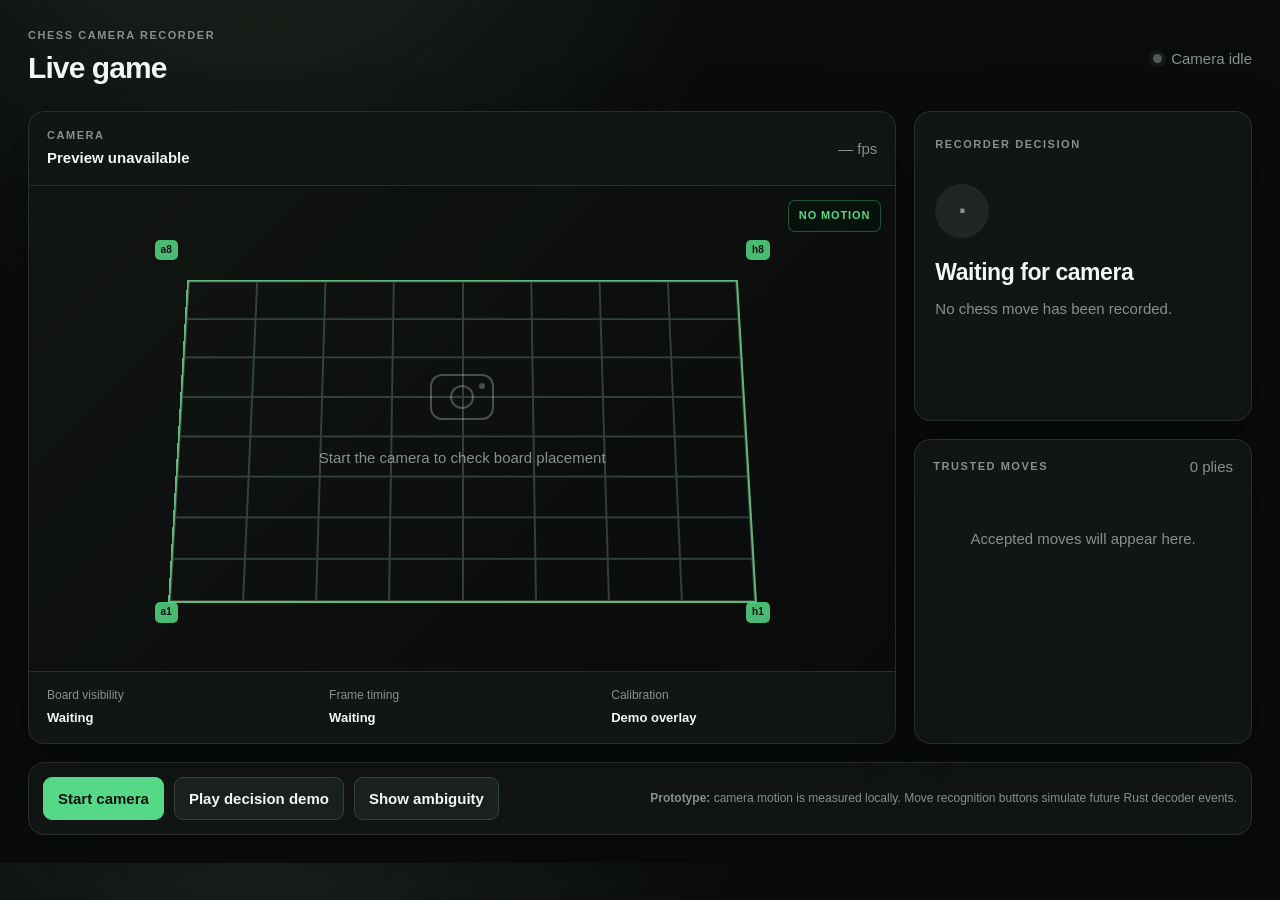
==== apps/recorder-ui-prototype/index.html @ be0bbff3 "Add live recorder UI prototype" ====
<!doctype html>
<html lang="en">
<head>
  <meta charset="utf-8">
  <meta name="viewport" content="width=device-width, initial-scale=1">
  <title>Chess Camera Recorder</title>
  <link rel="stylesheet" href="styles.css">
</head>
<body>
  <main class="shell">
    <header>
      <div>
        <p class="eyebrow">CHESS CAMERA RECORDER</p>
        <h1>Live game</h1>
      </div>
      <div class="capture-state"><span id="capture-dot"></span><span id="capture-label">Camera idle</span></div>
    </header>

    <section class="layout">
      <div class="camera-panel panel">
        <div class="panel-heading">
          <div>
            <span class="section-label">CAMERA</span>
            <strong id="camera-detail">Preview unavailable</strong>
          </div>
          <span id="fps">— fps</span>
        </div>

        <div class="viewport" id="viewport">
          <video id="video" autoplay muted playsinline></video>
          <div class="empty-camera" id="empty-camera">
            <div class="lens"></div>
            <p>Start the camera to check board placement</p>
          </div>
          <div class="board-overlay" id="board-overlay" aria-label="calibrated chessboard overlay"></div>
          <div class="motion-badge" id="motion-badge">NO MOTION</div>
          <div class="corner corner-a1">a1</div>
          <div class="corner corner-h1">h1</div>
          <div class="corner corner-a8">a8</div>
          <div class="corner corner-h8">h8</div>
        </div>

        <div class="health-row">
          <div><span>Board visibility</span><strong id="visibility">Waiting</strong></div>
          <div><span>Frame timing</span><strong id="timing">Waiting</strong></div>
          <div><span>Calibration</span><strong id="calibration">Demo overlay</strong></div>
        </div>
      </div>

      <aside class="side-column">
        <section class="decision panel" id="decision-card" data-state="idle">
          <span class="section-label">RECORDER DECISION</span>
          <div class="decision-icon" id="decision-icon">·</div>
          <h2 id="decision-title">Waiting for camera</h2>
          <p id="decision-copy">No chess move has been recorded.</p>
          <div class="candidate" id="candidate" hidden>
            <div><span>Detected</span><strong id="candidate-san">e4</strong></div>
            <div><span>Squares</span><strong id="candidate-squares">e2 → e4</strong></div>
          </div>
        </section>

        <section class="panel moves-panel">
          <div class="panel-heading">
            <span class="section-label">TRUSTED MOVES</span>
            <span id="move-count">0 plies</span>
          </div>
          <div class="empty-moves" id="empty-moves">Accepted moves will appear here.</div>
          <ol id="moves"></ol>
        </section>
      </aside>
    </section>

    <section class="controls panel">
      <div class="control-group">
        <button class="primary" id="camera-button">Start camera</button>
        <button id="demo-button">Play decision demo</button>
        <button id="review-button">Show ambiguity</button>
      </div>
      <p><strong>Prototype:</strong> camera motion is measured locally. Move recognition buttons simulate future Rust decoder events.</p>
    </section>
  </main>
  <canvas id="motion-canvas" width="64" height="36" hidden></canvas>
  <script src="app.js"></script>
</body>
</html>
---- apps/recorder-ui-prototype/styles.css ----
:root {
  color-scheme: dark;
  --bg: #0a0c0b;
  --panel: #121614;
  --line: #29302c;
  --muted: #879189;
  --text: #f3f6f2;
  --green: #55d987;
  --amber: #f4bd50;
  --red: #ff7369;
  --blue: #77a9ff;
}

* { box-sizing: border-box; }
[hidden] { display: none !important; }
body {
  margin: 0;
  min-width: 320px;
  background: radial-gradient(circle at 20% -20%, #1d2821 0, transparent 35%), var(--bg);
  color: var(--text);
  font: 15px/1.45 -apple-system, BlinkMacSystemFont, "Segoe UI", sans-serif;
}
.shell { width: min(1440px, 100%); margin: 0 auto; padding: 28px; }
header, .panel-heading, .health-row, .candidate, .controls, .control-group {
  display: flex; align-items: center; justify-content: space-between;
}
header { margin-bottom: 22px; }
h1 { margin: 2px 0 0; font-size: 30px; letter-spacing: -.03em; }
.eyebrow, .section-label { color: var(--muted); font-size: 11px; font-weight: 700; letter-spacing: .14em; }
.eyebrow { margin: 0; }
.capture-state { display: flex; align-items: center; gap: 9px; color: var(--muted); }
#capture-dot { width: 9px; height: 9px; border-radius: 50%; background: #525a55; box-shadow: 0 0 0 4px #525a5525; }
#capture-dot.live { background: var(--green); box-shadow: 0 0 0 4px #55d98725; }
.layout { display: grid; grid-template-columns: minmax(0, 1.8fr) minmax(300px, .7fr); gap: 18px; }
.panel { background: color-mix(in srgb, var(--panel) 94%, transparent); border: 1px solid var(--line); border-radius: 16px; box-shadow: 0 18px 60px #0004; }
.panel-heading { padding: 16px 18px; }
.panel-heading > div { display: grid; gap: 3px; }
.panel-heading > span:last-child, #move-count { color: var(--muted); font-variant-numeric: tabular-nums; }
.viewport { position: relative; overflow: hidden; aspect-ratio: 16 / 9; background: #080a09; border-block: 1px solid var(--line); }
video { width: 100%; height: 100%; object-fit: cover; transform: scaleX(-1); }
.empty-camera { position: absolute; inset: 0; display: grid; place-content: center; justify-items: center; gap: 12px; color: var(--muted); background: linear-gradient(135deg, #111512, #090b0a); }
.lens { width: 64px; height: 46px; border: 2px solid #465049; border-radius: 12px; position: relative; }
.lens::before { content: ""; position: absolute; width: 20px; height: 20px; border: 2px solid #465049; border-radius: 50%; inset: 0; margin: auto; }
.lens::after { content: ""; position: absolute; width: 6px; height: 6px; border-radius: 50%; background: #465049; right: 7px; top: 7px; }
.board-overlay { position: absolute; left: 16%; top: 14%; width: 68%; height: 72%; border: 2px solid #7be59b; opacity: .78; display: grid; grid-template-columns: repeat(8, 1fr); grid-template-rows: repeat(8, 1fr); transform: perspective(700px) rotateX(8deg); transform-origin: bottom; pointer-events: none; }
.square { border: .5px solid #c5ffd642; position: relative; }
.square.changed { background: #f4bd5040; box-shadow: inset 0 0 0 2px var(--amber); }
.square.changed::after { content: attr(data-name); position: absolute; inset: 0; display: grid; place-items: center; color: #fff; font-size: 12px; font-weight: 700; }
.corner { position: absolute; padding: 3px 6px; border-radius: 5px; color: #08100b; background: var(--green); font-size: 10px; font-weight: 800; opacity: .85; }
.corner-a8 { left: 14.5%; top: 11%; } .corner-h8 { right: 14.5%; top: 11%; }
.corner-a1 { left: 14.5%; bottom: 10%; } .corner-h1 { right: 14.5%; bottom: 10%; }
.motion-badge { position: absolute; top: 14px; right: 14px; padding: 7px 10px; border-radius: 7px; color: var(--green); background: #07130dcb; border: 1px solid #55d98755; font-size: 11px; font-weight: 800; letter-spacing: .08em; }
.motion-badge.moving { color: var(--amber); background: #1d1406d9; border-color: #f4bd5066; }
.health-row { padding: 15px 18px; gap: 16px; }
.health-row div { display: grid; flex: 1; gap: 4px; }
.health-row span { color: var(--muted); font-size: 12px; }
.health-row strong { font-size: 13px; }
.side-column { display: grid; grid-template-rows: auto 1fr; gap: 18px; }
.decision { padding: 20px; min-height: 310px; }
.decision-icon { display: grid; place-items: center; margin: 30px 0 18px; width: 54px; height: 54px; border-radius: 50%; background: #202622; color: var(--muted); font-size: 30px; font-weight: 800; }
.decision h2 { margin: 0 0 8px; font-size: 23px; letter-spacing: -.02em; }
.decision p { min-height: 44px; margin: 0; color: var(--muted); }
.decision[data-state="accepted"] .decision-icon { background: #55d98720; color: var(--green); }
.decision[data-state="review"] .decision-icon { background: #f4bd5020; color: var(--amber); }
.decision[data-state="moving"] .decision-icon { background: #77a9ff20; color: var(--blue); }
.candidate { margin-top: 22px; padding: 14px; border: 1px solid var(--line); border-radius: 10px; background: #090c0a; }
.candidate div { display: grid; gap: 2px; }
.candidate span { color: var(--muted); font-size: 11px; text-transform: uppercase; letter-spacing: .08em; }
.candidate div:last-child { text-align: right; }
.moves-panel { min-height: 250px; overflow: hidden; }
.empty-moves { padding: 34px 18px; color: var(--muted); text-align: center; }
#moves { list-style: none; margin: 0; padding: 0 18px 16px; }
#moves li { display: grid; grid-template-columns: 30px 1fr auto; gap: 10px; padding: 11px 0; border-top: 1px solid var(--line); }
#moves span { color: var(--muted); } #moves time { color: var(--muted); font-variant-numeric: tabular-nums; }
.controls { margin-top: 18px; padding: 14px; gap: 18px; }
.control-group { gap: 10px; justify-content: flex-start; }
button { appearance: none; border: 1px solid #38423b; background: #1a201c; color: var(--text); border-radius: 9px; padding: 10px 14px; font: inherit; font-weight: 650; cursor: pointer; }
button:hover { border-color: #68756c; } button.primary { color: #07110b; background: var(--green); border-color: var(--green); }
.controls p { margin: 0; color: var(--muted); font-size: 12px; text-align: right; }
@media (max-width: 860px) { .layout { grid-template-columns: 1fr; } .controls { align-items: stretch; flex-direction: column; } .controls p { text-align: left; } }
@media (max-width: 520px) { .shell { padding: 16px; } .health-row { align-items: flex-start; flex-direction: column; } .control-group { align-items: stretch; flex-direction: column; } }
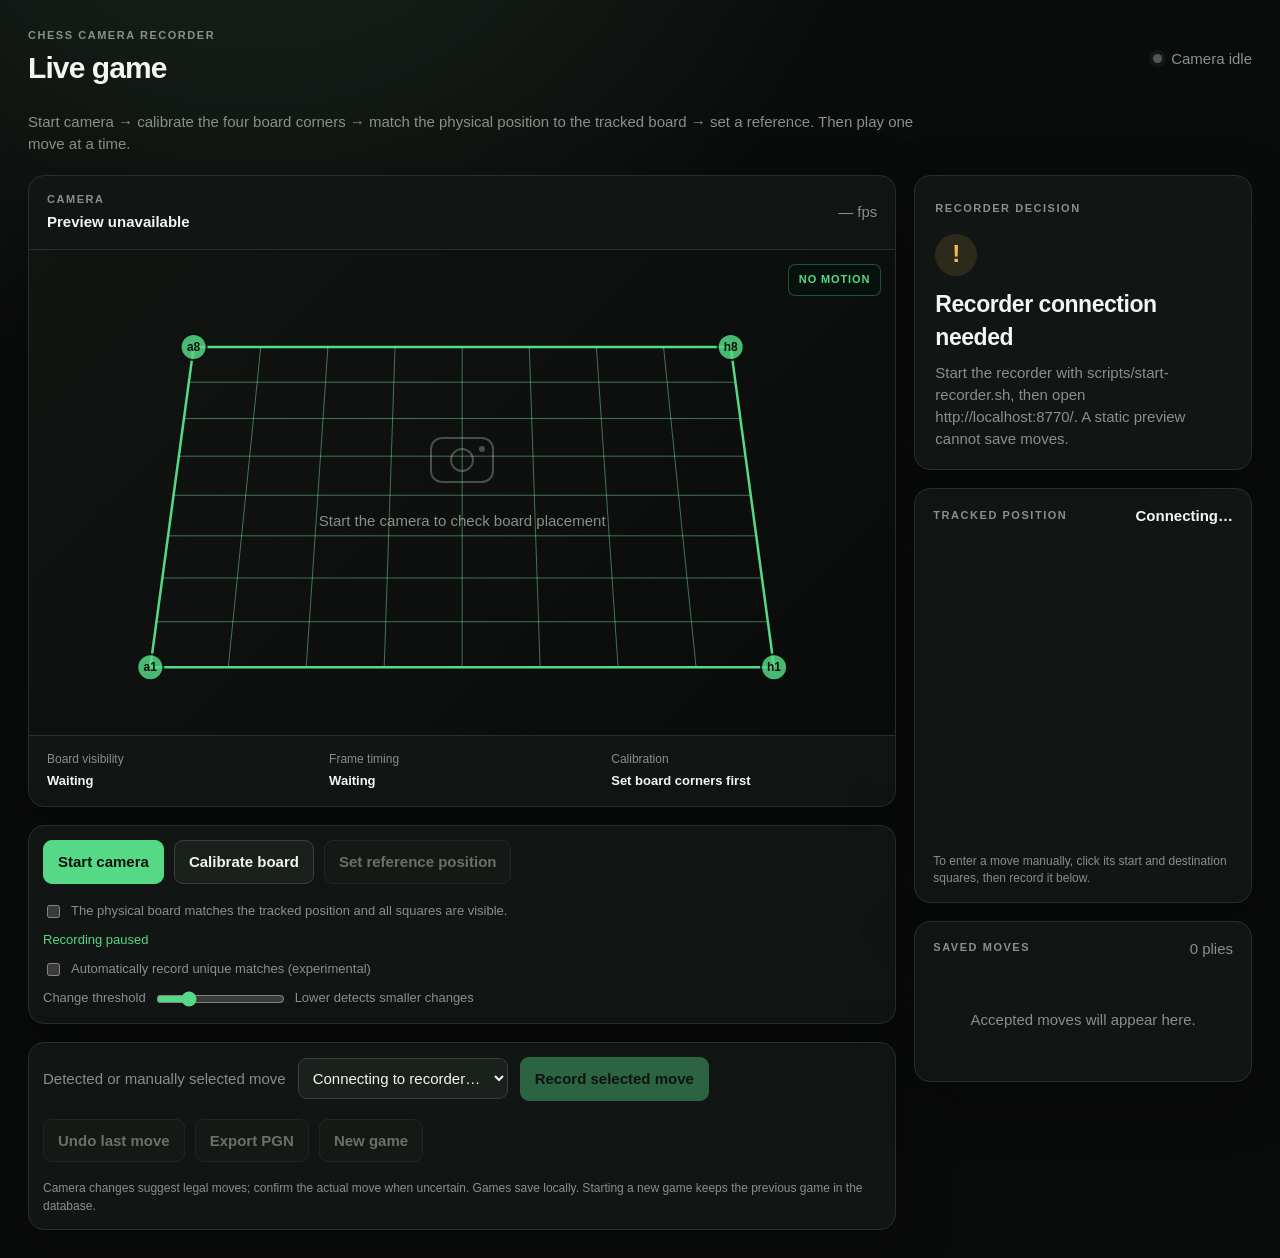
==== commit 7f660b2c: "board adaptation" ====
--- a/apps/recorder-ui-prototype/index.html
+++ b/apps/recorder-ui-prototype/index.html
@@ -16,7 +16,9 @@
       <div class="capture-state"><span id="capture-dot"></span><span id="capture-label">Camera idle</span></div>
     </header>
 
+    <p class="setup-guide">Start camera → calibrate the four board corners → match the physical position to the tracked board → set a reference. Then play one move at a time.</p>
     <section class="layout">
+      <div class="camera-column">
       <div class="camera-panel panel">
         <div class="panel-heading">
           <div>
@@ -32,23 +34,54 @@
             <div class="lens"></div>
             <p>Start the camera to check board placement</p>
           </div>
-          <div class="board-overlay" id="board-overlay" aria-label="calibrated chessboard overlay"></div>
+          <svg class="board-overlay" id="board-overlay" aria-label="calibrated chessboard overlay">
+            <g id="square-fills"></g>
+            <g id="grid-lines"></g>
+            <g id="corner-handles"></g>
+          </svg>
           <div class="motion-badge" id="motion-badge">NO MOTION</div>
-          <div class="corner corner-a1">a1</div>
-          <div class="corner corner-h1">h1</div>
-          <div class="corner corner-a8">a8</div>
-          <div class="corner corner-h8">h8</div>
+          <div class="calibration-help" id="calibration-help" hidden>
+            Drag each labeled point onto the matching outer board corner.
+          </div>
         </div>
 
         <div class="health-row">
           <div><span>Board visibility</span><strong id="visibility">Waiting</strong></div>
           <div><span>Frame timing</span><strong id="timing">Waiting</strong></div>
-          <div><span>Calibration</span><strong id="calibration">Demo overlay</strong></div>
+          <div><span>Calibration</span><strong id="calibration">Set board corners first</strong></div>
         </div>
       </div>
 
+    <section class="controls panel">
+      <div class="control-group">
+        <button class="primary" id="camera-button">Start camera</button>
+        <button id="calibrate-button">Calibrate board</button>
+        <button id="reset-calibration-button" hidden>Reset corners</button>
+        <button id="reference-button" disabled>Set reference position</button>
+      </div>
+      <div class="recording-setup">
+        <label><input type="checkbox" id="position-confirm"> The physical board matches the tracked position and all squares are visible.</label>
+        <span id="recording-label">Recording paused</span>
+        <label><input type="checkbox" id="auto-record"> Automatically record unique matches (experimental)</label>
+        <label for="sensitivity">Change threshold <input id="sensitivity" type="range" min="6" max="24" value="10"> <span>Lower detects smaller changes</span></label>
+      </div>
+    </section>
+    <section class="controls panel review-controls" aria-label="Move review">
+      <div class="manual-entry">
+        <label for="manual-move">Detected or manually selected move</label>
+        <select id="manual-move"><option value="">Connecting to recorder…</option></select>
+        <button class="primary" id="record-button" disabled>Record selected move</button>
+      </div>
+      <div class="control-group">
+        <button id="undo-button" disabled>Undo last move</button>
+        <button id="export-button" disabled>Export PGN</button>
+        <button id="new-game-button" disabled>New game</button>
+      </div>
+      <p>Camera changes suggest legal moves; confirm the actual move when uncertain. Games save locally. Starting a new game keeps the previous game in the database.</p>
+    </section>
+      </div>
       <aside class="side-column">
-        <section class="decision panel" id="decision-card" data-state="idle">
+        <section class="decision panel" id="decision-card" data-state="idle" aria-live="polite">
           <span class="section-label">RECORDER DECISION</span>
           <div class="decision-icon" id="decision-icon">·</div>
           <h2 id="decision-title">Waiting for camera</h2>
@@ -59,9 +92,15 @@
           </div>
         </section>
 
+        <section class="panel position-panel">
+          <div class="panel-heading"><span class="section-label">TRACKED POSITION</span><strong id="turn">Connecting…</strong></div>
+          <div id="tracked-board" class="tracked-board" aria-label="Tracked chess position"></div>
+          <p id="game-status"></p>
+          <p class="board-hint">To enter a move manually, click its start and destination squares, then record it below.</p>
+        </section>
         <section class="panel moves-panel">
           <div class="panel-heading">
-            <span class="section-label">TRUSTED MOVES</span>
+            <span class="section-label">SAVED MOVES</span>
             <span id="move-count">0 plies</span>
           </div>
           <div class="empty-moves" id="empty-moves">Accepted moves will appear here.</div>
@@ -70,16 +109,9 @@
       </aside>
     </section>
 
-    <section class="controls panel">
-      <div class="control-group">
-        <button class="primary" id="camera-button">Start camera</button>
-        <button id="demo-button">Play decision demo</button>
-        <button id="review-button">Show ambiguity</button>
-      </div>
-      <p><strong>Prototype:</strong> camera motion is measured locally. Move recognition buttons simulate future Rust decoder events.</p>
-    </section>
   </main>
-  <canvas id="motion-canvas" width="64" height="36" hidden></canvas>
+  <canvas id="motion-canvas" width="640" height="360" hidden></canvas>
+  <script src="recorder.js"></script>
   <script src="app.js"></script>
 </body>
 </html>
--- a/apps/recorder-ui-prototype/styles.css
+++ b/apps/recorder-ui-prototype/styles.css
@@ -37,18 +37,24 @@
 .panel-heading > div { display: grid; gap: 3px; }
 .panel-heading > span:last-child, #move-count { color: var(--muted); font-variant-numeric: tabular-nums; }
 .viewport { position: relative; overflow: hidden; aspect-ratio: 16 / 9; background: #080a09; border-block: 1px solid var(--line); }
-video { width: 100%; height: 100%; object-fit: cover; transform: scaleX(-1); }
+video { width: 100%; height: 100%; object-fit: contain; }
 .empty-camera { position: absolute; inset: 0; display: grid; place-content: center; justify-items: center; gap: 12px; color: var(--muted); background: linear-gradient(135deg, #111512, #090b0a); }
 .lens { width: 64px; height: 46px; border: 2px solid #465049; border-radius: 12px; position: relative; }
 .lens::before { content: ""; position: absolute; width: 20px; height: 20px; border: 2px solid #465049; border-radius: 50%; inset: 0; margin: auto; }
 .lens::after { content: ""; position: absolute; width: 6px; height: 6px; border-radius: 50%; background: #465049; right: 7px; top: 7px; }
-.board-overlay { position: absolute; left: 16%; top: 14%; width: 68%; height: 72%; border: 2px solid #7be59b; opacity: .78; display: grid; grid-template-columns: repeat(8, 1fr); grid-template-rows: repeat(8, 1fr); transform: perspective(700px) rotateX(8deg); transform-origin: bottom; pointer-events: none; }
-.square { border: .5px solid #c5ffd642; position: relative; }
-.square.changed { background: #f4bd5040; box-shadow: inset 0 0 0 2px var(--amber); }
-.square.changed::after { content: attr(data-name); position: absolute; inset: 0; display: grid; place-items: center; color: #fff; font-size: 12px; font-weight: 700; }
-.corner { position: absolute; padding: 3px 6px; border-radius: 5px; color: #08100b; background: var(--green); font-size: 10px; font-weight: 800; opacity: .85; }
-.corner-a8 { left: 14.5%; top: 11%; } .corner-h8 { right: 14.5%; top: 11%; }
-.corner-a1 { left: 14.5%; bottom: 10%; } .corner-h1 { right: 14.5%; bottom: 10%; }
+.board-overlay { position: absolute; inset: 0; width: 100%; height: 100%; overflow: visible; }
+.grid-line { fill: none; stroke: #9dffb966; stroke-width: 1; vector-effect: non-scaling-stroke; }
+.board-boundary { stroke: var(--green); stroke-width: 2.5; }
+.square-fill { fill: transparent; stroke: none; }
+.square-fill.changed { fill: #f4bd5044; stroke: var(--amber); stroke-width: 2; vector-effect: non-scaling-stroke; }
+.corner-handle { cursor: grab; touch-action: none; }
+.corner-handle circle { fill: var(--green); stroke: #07110b; stroke-width: 2; vector-effect: non-scaling-stroke; }
+.corner-handle text { fill: #07110b; font-size: 12px; font-weight: 850; text-anchor: middle; dominant-baseline: central; pointer-events: none; }
+.board-overlay:not(.editing) .corner-handle circle { r: 13; opacity: .84; }
+.board-overlay.editing .corner-handle circle { r: 19; stroke: white; stroke-width: 3; }
+.board-overlay.invalid .grid-line { stroke: #ff736988; }
+.board-overlay.invalid .corner-handle circle { fill: var(--red); }
+.calibration-help { position: absolute; left: 50%; bottom: 18px; transform: translateX(-50%); padding: 9px 13px; border-radius: 8px; color: #fff; background: #07100deb; border: 1px solid #55d98766; font-size: 12px; white-space: nowrap; }
 .motion-badge { position: absolute; top: 14px; right: 14px; padding: 7px 10px; border-radius: 7px; color: var(--green); background: #07130dcb; border: 1px solid #55d98755; font-size: 11px; font-weight: 800; letter-spacing: .08em; }
 .motion-badge.moving { color: var(--amber); background: #1d1406d9; border-color: #f4bd5066; }
 .health-row { padding: 15px 18px; gap: 16px; }
@@ -79,3 +85,36 @@
 .controls p { margin: 0; color: var(--muted); font-size: 12px; text-align: right; }
 @media (max-width: 860px) { .layout { grid-template-columns: 1fr; } .controls { align-items: stretch; flex-direction: column; } .controls p { text-align: left; } }
 @media (max-width: 520px) { .shell { padding: 16px; } .health-row { align-items: flex-start; flex-direction: column; } .control-group { align-items: stretch; flex-direction: column; } }
+
+.setup-guide { color: var(--muted); margin: 0 0 20px; max-width: 900px; }
+.side-column { grid-template-rows: auto auto auto; }
+.controls { align-items: stretch; flex-direction: column; }
+.control-group { flex-wrap: wrap; }
+.controls p { text-align: left; }
+button:disabled { opacity: .4; cursor: not-allowed; }
+.recording-setup { display: grid; gap: 10px; color: var(--muted); font-size: 13px; }
+.recording-setup label { display: flex; align-items: center; gap: 8px; flex-wrap: wrap; }
+.recording-setup input { accent-color: var(--green); }
+#recording-label { color: var(--green); }
+.manual-entry { display: flex; gap: 12px; align-items: center; flex-wrap: wrap; }
+.manual-entry label { color: var(--muted); }
+select { color: var(--text); background: #1a201c; border: 1px solid #38423b; border-radius: 9px; padding: 10px; font: inherit; max-width: 100%; }
+.position-panel { padding-bottom: 14px; }
+.tracked-board { display: grid; grid-template-columns: repeat(8, 1fr); aspect-ratio: 1; margin: 0 18px; }
+.chess-square { border: 0; border-radius: 0; padding: 0; position: relative; font-size: clamp(20px, 3vw, 36px); font-family: "Arial Unicode MS", "Apple Symbols", sans-serif; font-weight: normal; }
+.chess-square.light { background: #d5dfd0; color: #121614; }
+.chess-square.dark { background: #63836c; color: #121614; }
+.chess-square.selected { outline: 3px solid var(--amber); outline-offset: -3px; }
+.chess-square small { position: absolute; bottom: 1px; left: 2px; font: 9px -apple-system, sans-serif; }
+.board-hint, #game-status { padding: 0 18px; color: var(--muted); font-size: 12px; margin: 10px 0 0; }
+#moves { max-height: 260px; overflow-y: auto; }
+#moves small { color: var(--muted); }
+@media (max-width: 860px) { .tracked-board { max-width: 340px; } .chess-square { font-size: 30px; } }
+@media (max-width: 520px) { .calibration-help { white-space: normal; width: 90%; text-align: center; bottom: 8px; } .manual-entry { align-items: stretch; flex-direction: column; } }
+
+.layout { align-items: start; }
+.decision { min-height: 240px; }
+.decision-icon { margin: 16px 0 12px; width: 42px; height: 42px; font-size: 24px; }
+.moves-panel { min-height: 150px; }
+.tracked-board { grid-template-rows: repeat(8, minmax(0, 1fr)); }
+.chess-square { display: grid; place-items: center; min-height: 0; line-height: 1; }
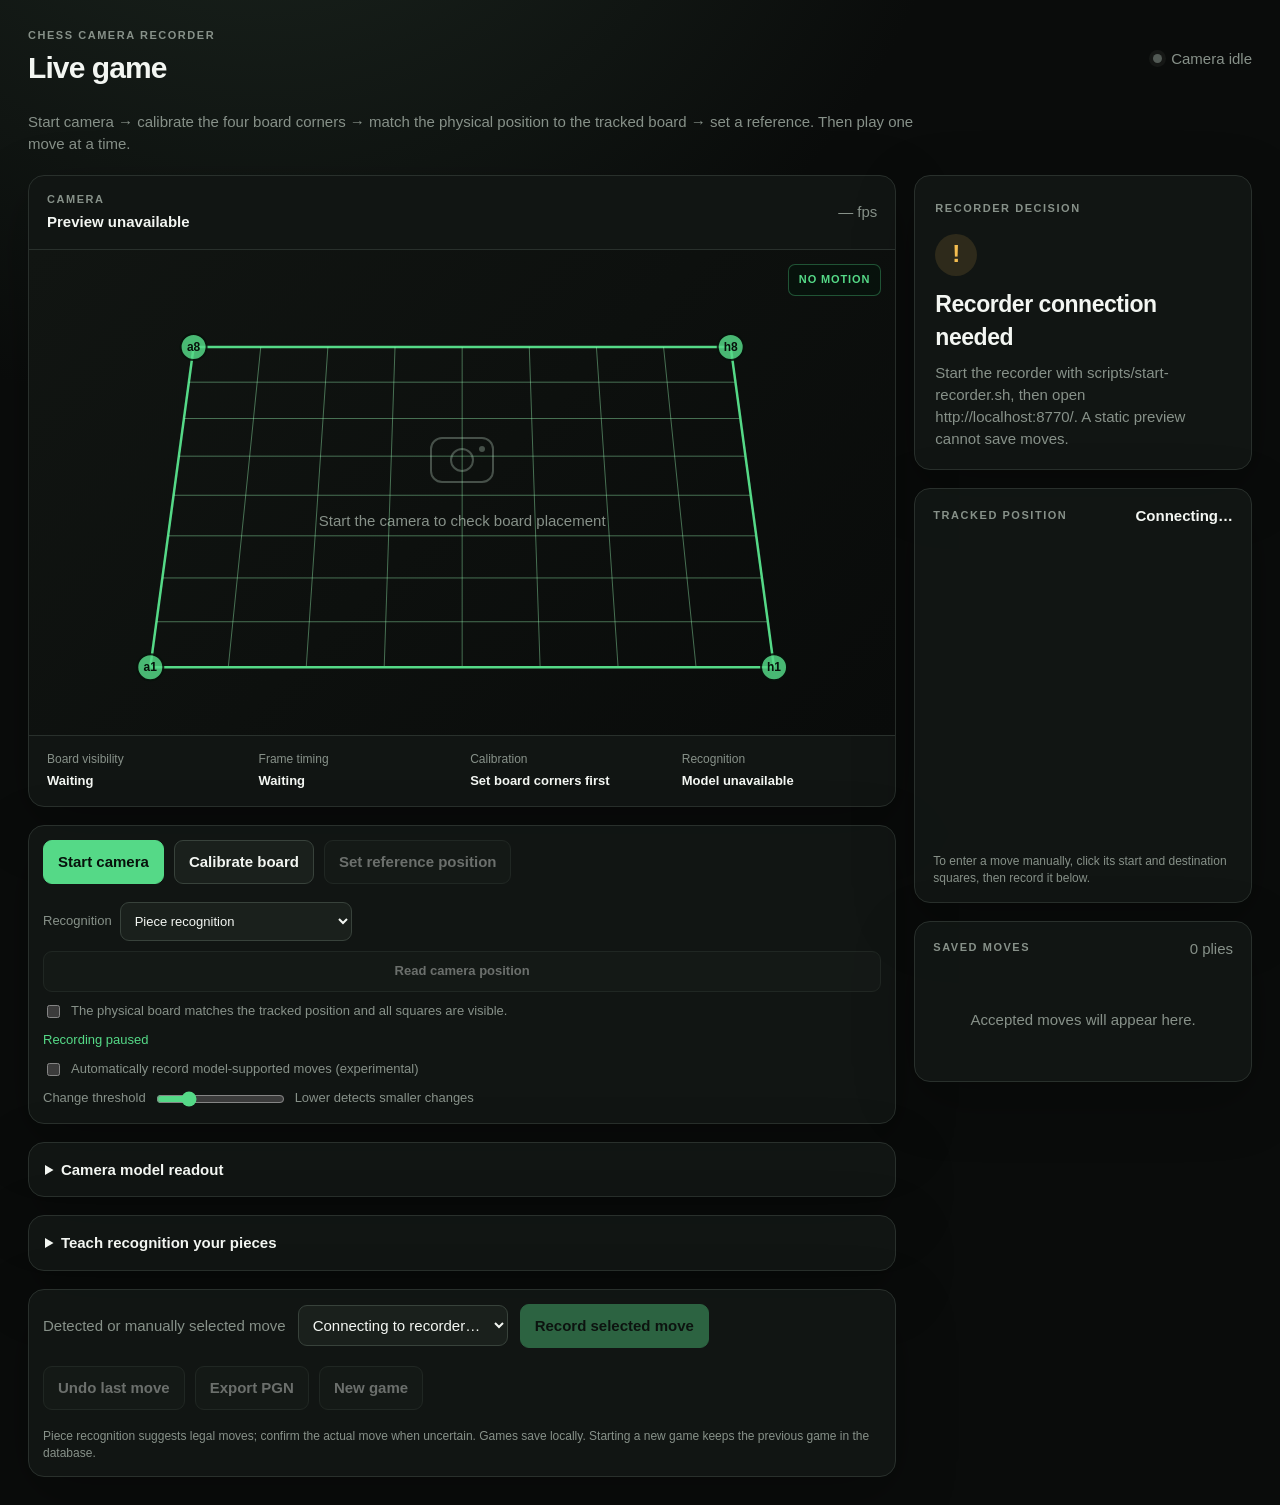
==== commit 74b85122: "Add local neural piece recognition and adaptation" ====
--- a/apps/recorder-ui-prototype/index.html
+++ b/apps/recorder-ui-prototype/index.html
@@ -49,6 +49,7 @@
           <div><span>Board visibility</span><strong id="visibility">Waiting</strong></div>
           <div><span>Frame timing</span><strong id="timing">Waiting</strong></div>
           <div><span>Calibration</span><strong id="calibration">Set board corners first</strong></div>
+          <div><span>Recognition</span><strong id="model-status">Loading piece model…</strong></div>
         </div>
       </div>
 
@@ -60,12 +61,38 @@
         <button id="reference-button" disabled>Set reference position</button>
       </div>
       <div class="recording-setup">
+        <label for="recognition-mode">Recognition <select id="recognition-mode"><option value="model">Piece recognition</option><option value="changes">Square changes · manual review</option></select></label>
+        <button id="read-board-button" disabled>Read camera position</button>
         <label><input type="checkbox" id="position-confirm"> The physical board matches the tracked position and all squares are visible.</label>
         <span id="recording-label">Recording paused</span>
-        <label><input type="checkbox" id="auto-record"> Automatically record unique matches (experimental)</label>
+        <label><input type="checkbox" id="auto-record"> Automatically record model-supported moves (experimental)</label>
         <label for="sensitivity">Change threshold <input id="sensitivity" type="range" min="6" max="24" value="10"> <span>Lower detects smaller changes</span></label>
       </div>
     </section>
+    <details class="panel camera-readout" id="camera-readout">
+      <summary>Camera model readout</summary>
+      <p id="model-detail">Read the camera position to inspect what the model sees.</p>
+      <div id="recognized-board" class="tracked-board" aria-label="Position recognized by the camera"></div>
+      <p>Click a square to inspect the images sent to the model. Neighboring pieces or a clipped piece in the crop can explain an incorrect identity.</p>
+      <div class="crop-inspector" id="crop-inspector" hidden>
+        <div><span>Square footprint</span><canvas id="occupancy-crop" width="100" height="100"></canvas></div>
+        <div><span>Piece crop</span><canvas id="piece-crop" width="100" height="200"></canvas></div>
+        <p id="crop-detail"></p>
+      </div>
+    </details>
+    <details class="panel camera-readout" id="personal-setup">
+      <summary>Teach recognition your pieces</summary>
+      <p>Keep the camera fixed. Match the physical board to the tracked position, clear your hands, then save an example. Record a move manually and save another. Use at least three different positions with every piece type visible.</p>
+      <label><input type="checkbox" id="sample-confirm"> I checked that the physical position matches the tracked board and the pieces are unobstructed.</label>
+      <div class="control-group personal-actions">
+        <button id="sample-button" disabled>Save position example</button>
+        <button id="train-button" disabled>Train personal recognition</button>
+        <button id="clear-personal-button" disabled>Clear examples</button>
+      </div>
+      <label><input type="checkbox" id="personal-enabled" disabled> Use personal recognition · review each move</label>
+      <p id="personal-detail" aria-live="polite">Examples stay in this browser. Camera photos are not saved.</p>
+      <p id="personal-validation"></p>
+    </details>
     <section class="controls panel review-controls" aria-label="Move review">
       <div class="manual-entry">
         <label for="manual-move">Detected or manually selected move</label>
@@ -77,7 +104,7 @@
         <button id="export-button" disabled>Export PGN</button>
         <button id="new-game-button" disabled>New game</button>
       </div>
-      <p>Camera changes suggest legal moves; confirm the actual move when uncertain. Games save locally. Starting a new game keeps the previous game in the database.</p>
+      <p>Piece recognition suggests legal moves; confirm the actual move when uncertain. Games save locally. Starting a new game keeps the previous game in the database.</p>
     </section>
       </div>
       <aside class="side-column">
@@ -112,6 +139,9 @@
   </main>
   <canvas id="motion-canvas" width="640" height="360" hidden></canvas>
   <script src="recorder.js"></script>
+  <script src="vision-core.js"></script>
+  <script src="vision-client.js"></script>
+  <script src="vision-store.js"></script>
   <script src="app.js"></script>
 </body>
 </html>
--- a/apps/recorder-ui-prototype/styles.css
+++ b/apps/recorder-ui-prototype/styles.css
@@ -118,3 +118,20 @@
 .moves-panel { min-height: 150px; }
 .tracked-board { grid-template-rows: repeat(8, minmax(0, 1fr)); }
 .chess-square { display: grid; place-items: center; min-height: 0; line-height: 1; }
+
+.camera-readout { margin-top: 18px; padding: 16px; }
+.camera-readout summary { cursor: pointer; font-weight: 650; }
+#model-detail { color: var(--muted); font-size: 13px; }
+#recognized-board { max-width: 340px; margin: 12px 0 0; }
+#recognized-board:empty { display: none; }
+.chess-square.uncertain { outline: 3px solid var(--amber); outline-offset: -3px; }
+.health-row { flex-wrap: wrap; }
+.health-row div { min-width: 120px; }
+.crop-inspector { display: flex; flex-wrap: wrap; align-items: flex-start; gap: 20px; margin: 14px 0; }
+.crop-inspector > div { display: grid; gap: 8px; color: var(--muted); }
+.crop-inspector canvas { width: 100px; background: #000; border: 1px solid var(--line); image-rendering: auto; }
+.crop-inspector p { flex: 1; min-width: 160px; }
+.personal-actions { flex-wrap: wrap; margin: 14px 0; }
+#personal-setup > label { display: block; margin-block: 12px; }
+#personal-validation { color: var(--amber); }
+#recognized-board button { padding: 0; border: none; border-radius: 0; font-weight: 400; }
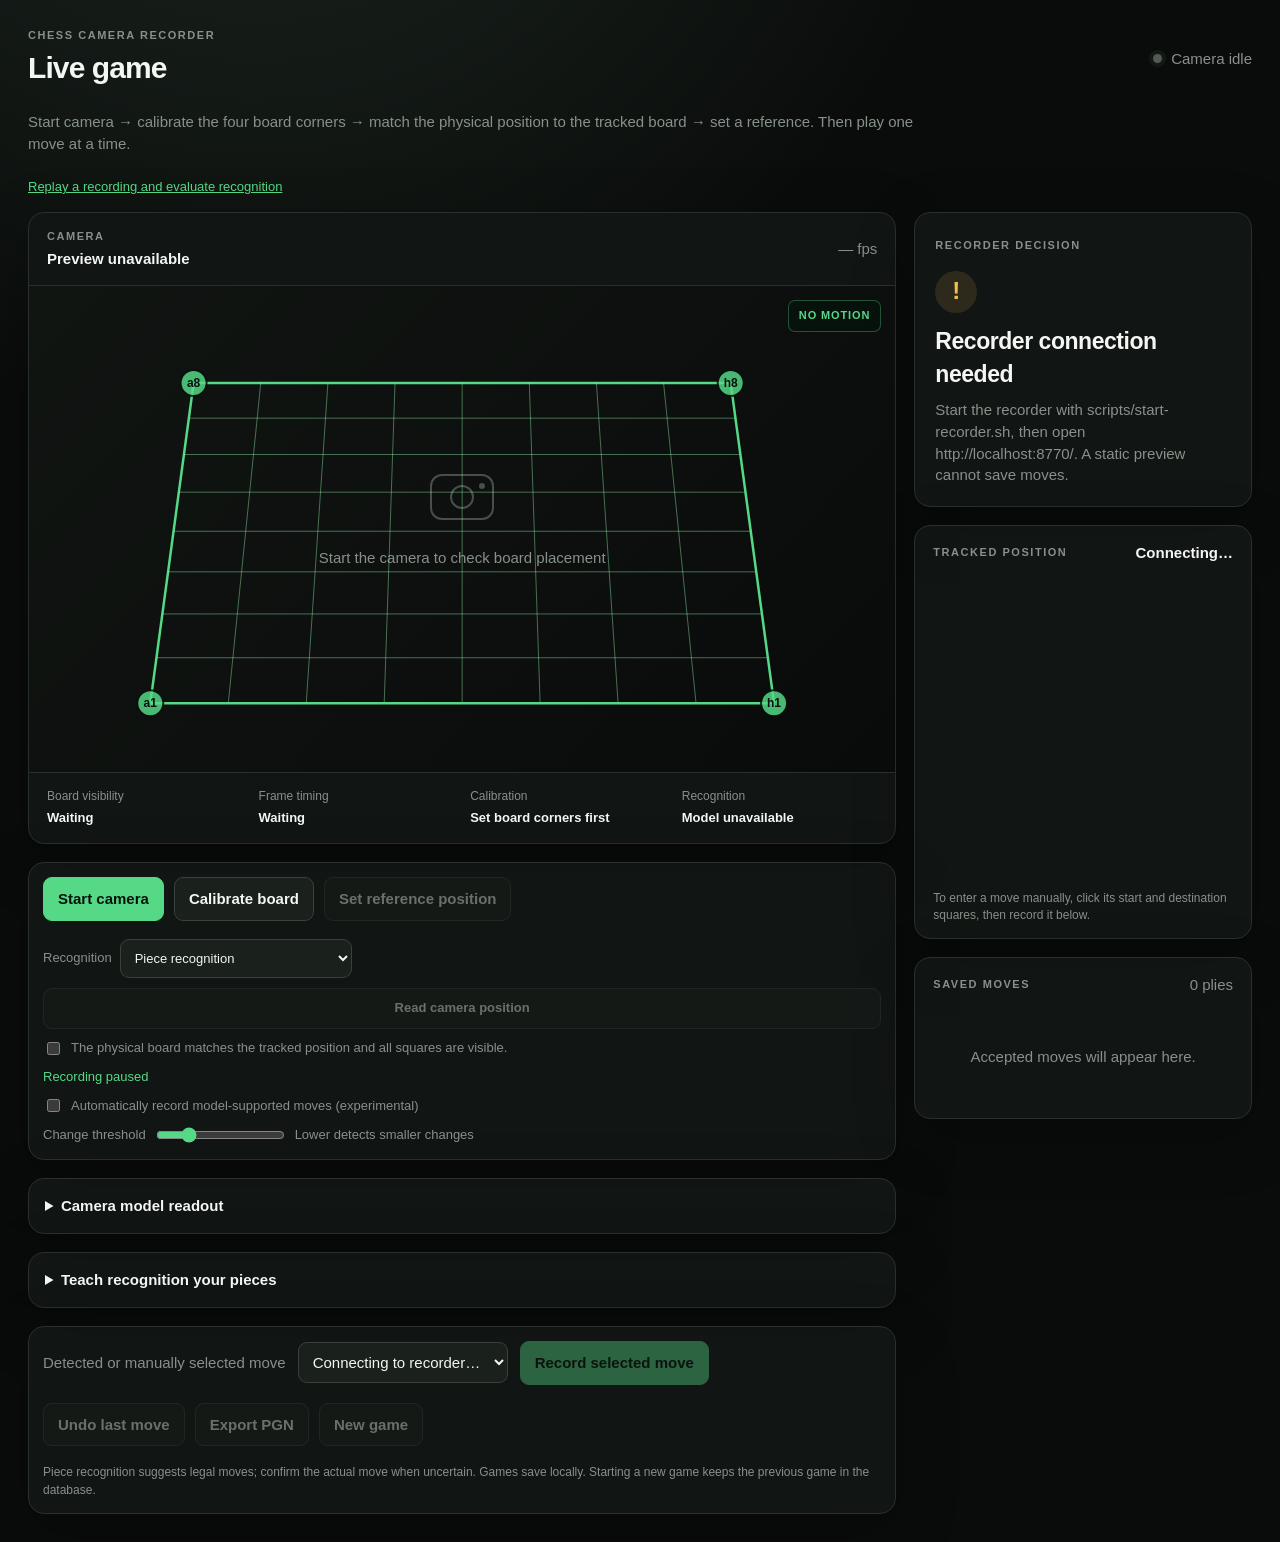
==== commit 4ed93cb5: "2nd window" ====
--- a/apps/recorder-ui-prototype/index.html
+++ b/apps/recorder-ui-prototype/index.html
@@ -17,6 +17,7 @@
     </header>
 
     <p class="setup-guide">Start camera → calibrate the four board corners → match the physical position to the tracked board → set a reference. Then play one move at a time.</p>
+    <p class="evaluation-link"><a href="/evaluation.html">Replay a recording and evaluate recognition</a></p>
     <section class="layout">
       <div class="camera-column">
       <div class="camera-panel panel">
--- a/apps/recorder-ui-prototype/styles.css
+++ b/apps/recorder-ui-prototype/styles.css
@@ -10,6 +10,7 @@
   --red: #ff7369;
   --blue: #77a9ff;
 }
+.evaluation-link a { color: var(--green); font-size: 13px; }
 
 * { box-sizing: border-box; }
 [hidden] { display: none !important; }
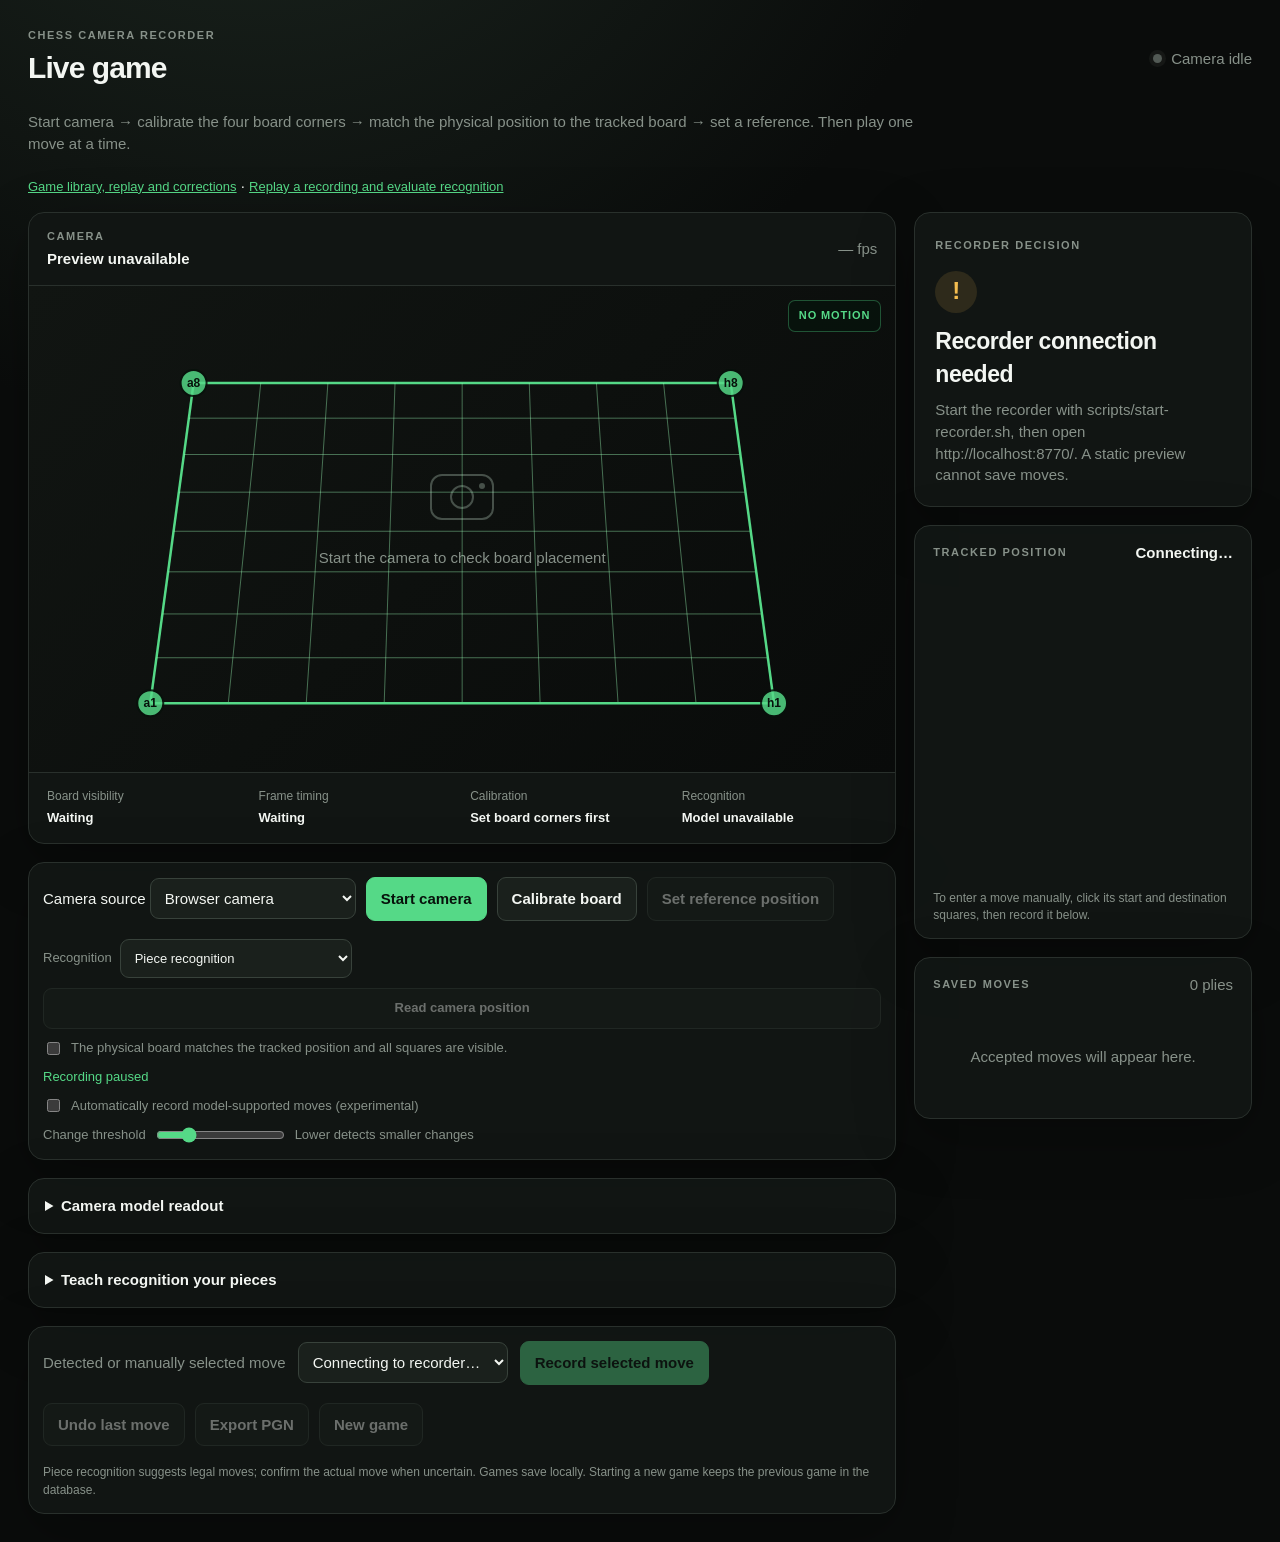
==== commit 2d136c7e: "fill the gaps" ====
--- a/apps/recorder-ui-prototype/index.html
+++ b/apps/recorder-ui-prototype/index.html
@@ -17,7 +17,7 @@
     </header>
 
     <p class="setup-guide">Start camera → calibrate the four board corners → match the physical position to the tracked board → set a reference. Then play one move at a time.</p>
-    <p class="evaluation-link"><a href="/evaluation.html">Replay a recording and evaluate recognition</a></p>
+    <p class="evaluation-link"><a href="/library.html">Game library, replay and corrections</a> · <a href="/evaluation.html">Replay a recording and evaluate recognition</a></p>
     <section class="layout">
       <div class="camera-column">
       <div class="camera-panel panel">
@@ -30,7 +30,7 @@
         </div>
 
         <div class="viewport" id="viewport">
-          <video id="video" autoplay muted playsinline></video>
+          <video id="video" autoplay muted playsinline></video><img id="native-preview" alt="Native camera preview" hidden>
           <div class="empty-camera" id="empty-camera">
             <div class="lens"></div>
             <p>Start the camera to check board placement</p>
@@ -56,6 +56,7 @@
 
     <section class="controls panel">
       <div class="control-group">
+        <label>Camera source <select id="camera-source"><option value="browser">Browser camera</option><option value="native">Native MacBook camera</option></select></label>
         <button class="primary" id="camera-button">Start camera</button>
         <button id="calibrate-button">Calibrate board</button>
         <button id="reset-calibration-button" hidden>Reset corners</button>
--- a/apps/recorder-ui-prototype/styles.css
+++ b/apps/recorder-ui-prototype/styles.css
@@ -136,3 +136,8 @@
 #personal-setup > label { display: block; margin-block: 12px; }
 #personal-validation { color: var(--amber); }
 #recognized-board button { padding: 0; border: none; border-radius: 0; font-weight: 400; }
+
+#native-preview {width:100%;height:100%;object-fit:contain;position:absolute;inset:0;}
+.library-layout {display:grid;grid-template-columns:320px 1fr;gap:24px}.library-list {display:flex;flex-direction:column;gap:8px;max-height:65vh;overflow:auto}.library-list button {text-align:left;display:grid;gap:5px}.library-list small {color:#71817d}.library-detail {display:grid;gap:16px}.library-detail input,.library-detail select {max-width:100%;padding:8px}.metadata-fields {display:flex;gap:12px;flex-wrap:wrap}.metadata-fields label {display:grid;gap:5px}.replay-layout {display:grid;grid-template-columns:320px 1fr;gap:20px}.replay-layout .tracked-board {width:320px;height:320px}.timing-table {width:100%;border-collapse:collapse;font-size:13px}.timing-table td,.timing-table th {padding:8px;border-bottom:1px solid #e4e9e5;text-align:left}.selected-ply {background:#e9f5ed}.evidence-grid {display:flex;gap:12px;flex-wrap:wrap}.evidence-grid figure {width:180px;margin:0}.evidence-grid img {width:180px;border-radius:8px}.evidence-grid figcaption {font-size:12px}.library-notice {color:#925619;white-space:pre-wrap}.timing-plot {width:100%;height:130px}.replay-moves {max-height:320px;overflow:auto}pre.audit {max-height:220px;overflow:auto;font-size:12px}@media(max-width:950px){.library-layout,.replay-layout {grid-template-columns:1fr}}
+
+.library-layout .panel {padding:20px}.library-layout aside>label {display:grid;gap:8px;margin-bottom:12px}.library-layout aside>button {margin:14px 0}.library-layout aside p {font-size:13px;color:#9baa9f}.library-detail section>button {margin:4px 4px 4px 0}.library-detail .metadata-fields input {min-width:0;width:100%}.library-detail .chess-square {min-height:0} .library-layout a {color:#a9d7ba}
